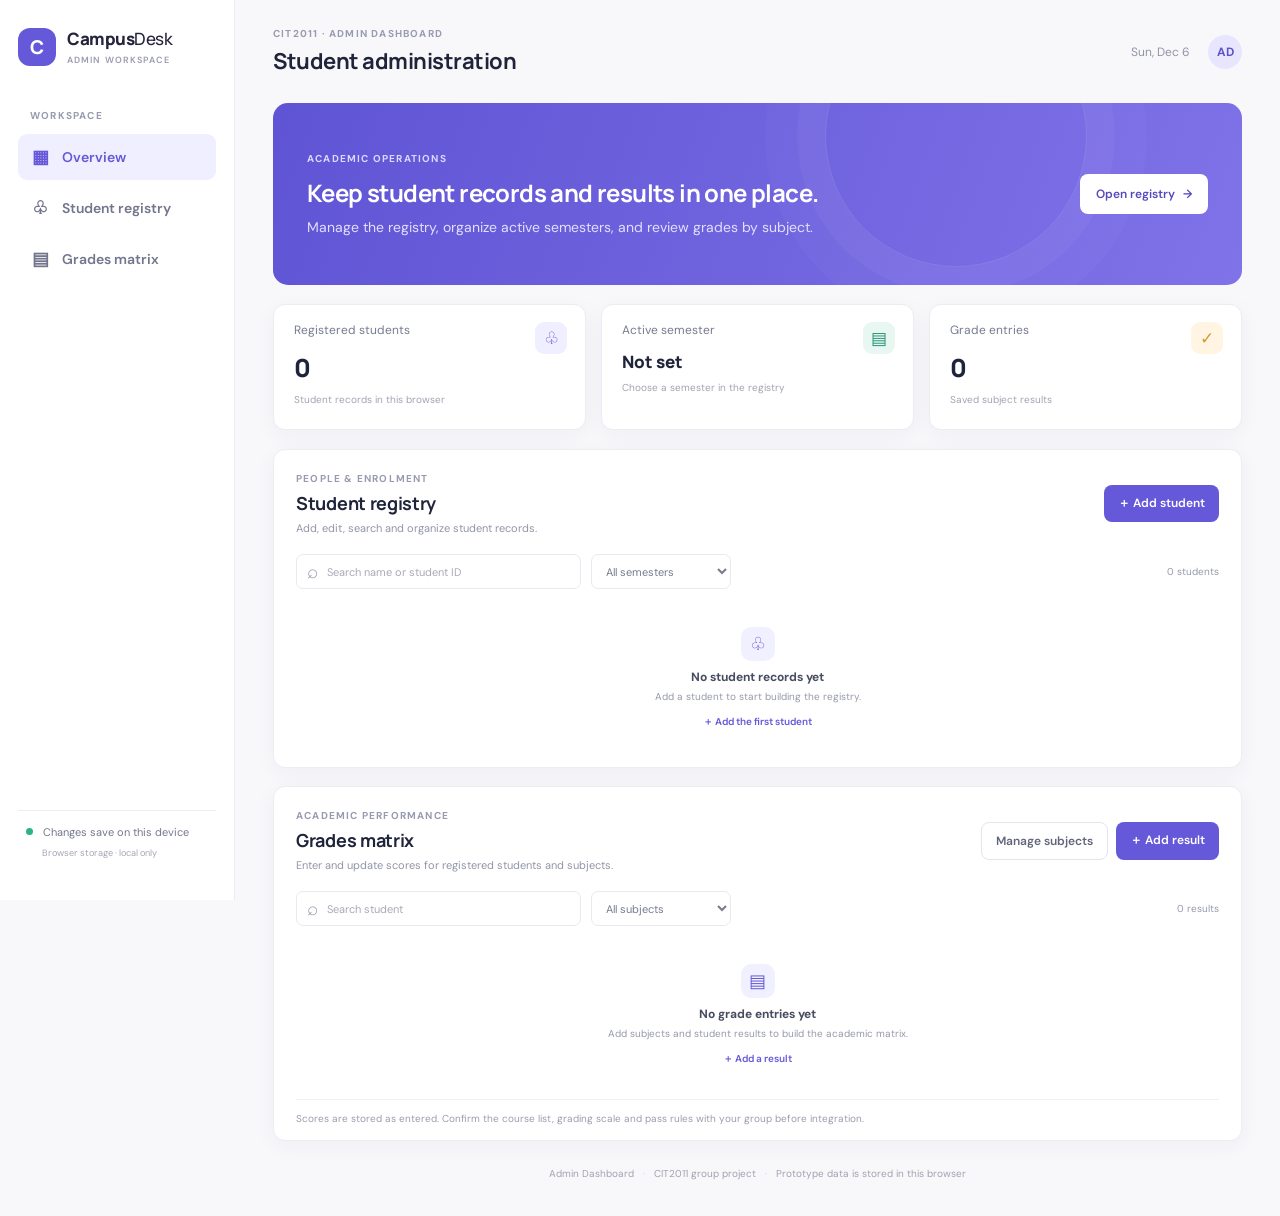
==== html/index.html @ 44886a45 "Add files via upload" ====
<!doctype html>
<html lang="en">
<head>
  <meta charset="utf-8">
  <meta name="viewport" content="width=device-width, initial-scale=1">
  <meta name="description" content="Student registry and academic grades dashboard">
  <title>Admin Dashboard | CIT2011</title>
  <link rel="stylesheet" href="styles.css">
  <script src="app.js" defer></script>
</head>
<body>
  <aside class="sidebar">
    <a class="brand" href="#overview" aria-label="Campus Desk home"><span class="brand-mark">C</span><span>Campus<span class="brand-light">Desk</span><small>ADMIN WORKSPACE</small></span></a>
    <p class="nav-label">WORKSPACE</p>
    <nav aria-label="Main navigation">
      <a class="nav-item active" href="#overview"><span>▦</span> Overview</a>
      <a class="nav-item" href="#students"><span>♧</span> Student registry</a>
      <a class="nav-item" href="#grades"><span>▤</span> Grades matrix</a>
    </nav>
    <div class="sidebar-bottom"><span class="status-dot"></span> Changes save on this device <small>Browser storage · local only</small></div>
  </aside>

  <main class="main-content" id="overview">
    <header class="topbar"><div><p class="eyebrow">CIT2011 · ADMIN DASHBOARD</p><h1>Student administration</h1></div><div class="top-actions"><span class="today" id="today"></span><span class="avatar">AD</span></div></header>
    <section class="welcome"><div><p class="eyebrow light">ACADEMIC OPERATIONS</p><h2>Keep student records and results in one place.</h2><p>Manage the registry, organize active semesters, and review grades by subject.</p></div><a class="button button-white" href="#students">Open registry <span>→</span></a></section>

    <section class="stats" aria-label="Registry summary">
      <article class="stat-card"><div class="stat-icon violet">♧</div><p>Registered students</p><strong id="student-count">0</strong><small>Student records in this browser</small></article>
      <article class="stat-card"><div class="stat-icon mint">▤</div><p>Active semester</p><strong class="stat-text" id="active-semester">Not set</strong><small>Choose a semester in the registry</small></article>
      <article class="stat-card"><div class="stat-icon gold">✓</div><p>Grade entries</p><strong id="grade-count">0</strong><small>Saved subject results</small></article>
    </section>

    <section class="panel" id="students">
      <div class="section-heading"><div><p class="eyebrow">PEOPLE & ENROLMENT</p><h2>Student registry</h2><p class="muted">Add, edit, search and organize student records.</p></div><button class="button button-primary" id="add-student">＋ Add student</button></div>
      <div class="toolbar"><label class="search"><span>⌕</span><input id="student-search" type="search" placeholder="Search name or student ID" aria-label="Search students"></label><label class="select-wrap"><span class="sr-only">Filter by semester</span><select id="semester-filter"><option value="">All semesters</option></select></label><span class="result-count" id="student-result-count">0 students</span></div>
      <div class="table-wrap"><table><thead><tr><th>STUDENT</th><th>STUDENT ID</th><th>EMAIL</th><th>ACTIVE SEMESTER</th><th>REGISTERED</th><th><span class="sr-only">Actions</span></th></tr></thead><tbody id="student-rows"></tbody></table><div class="empty-state" id="students-empty"><div class="empty-icon">♧</div><strong>No student records yet</strong><p>Add a student to start building the registry.</p><button class="text-button" id="empty-add">＋ Add the first student</button></div></div>
    </section>

    <section class="panel grades-panel" id="grades">
      <div class="section-heading"><div><p class="eyebrow">ACADEMIC PERFORMANCE</p><h2>Grades matrix</h2><p class="muted">Enter and update scores for registered students and subjects.</p></div><div class="heading-actions"><button class="button button-outline" id="manage-subjects">Manage subjects</button><button class="button button-primary" id="add-grade">＋ Add result</button></div></div>
      <div class="toolbar"><label class="search"><span>⌕</span><input id="grade-search" type="search" placeholder="Search student" aria-label="Search grades by student"></label><label class="select-wrap"><span class="sr-only">Filter grades by subject</span><select id="subject-filter"><option value="">All subjects</option></select></label><span class="result-count" id="grade-result-count">0 results</span></div>
      <div class="table-wrap"><table><thead><tr><th>STUDENT</th><th>STUDENT ID</th><th>SUBJECT</th><th>SEMESTER</th><th>SCORE</th><th>UPDATED</th><th><span class="sr-only">Actions</span></th></tr></thead><tbody id="grade-rows"></tbody></table><div class="empty-state" id="grades-empty"><div class="empty-icon">▤</div><strong>No grade entries yet</strong><p>Add subjects and student results to build the academic matrix.</p><button class="text-button" id="empty-grade">＋ Add a result</button></div></div>
      <p class="grade-note">Scores are stored as entered. Confirm the course list, grading scale and pass rules with your group before integration.</p>
    </section>
    <footer>Admin Dashboard <span>·</span> CIT2011 group project <span>·</span> Prototype data is stored in this browser</footer>
  </main>

  <dialog id="student-dialog"><form id="student-form" method="dialog"><div class="dialog-heading"><div><p class="eyebrow">STUDENT REGISTRY</p><h2 id="student-dialog-title">Add student</h2></div><button type="button" class="close-button" data-close aria-label="Close">×</button></div><input type="hidden" id="student-original-id"><label>Full name<input id="student-name" required maxlength="100" autocomplete="name" placeholder="Enter full name"></label><label>Student ID<input id="student-id" required maxlength="40" placeholder="Enter student ID"></label><label>Email address<input id="student-email" type="email" maxlength="120" autocomplete="email" placeholder="name@example.com"></label><label>Active semester<input id="student-semester" required maxlength="80" placeholder="Enter semester label"></label><div class="dialog-actions"><button type="button" class="button button-outline" data-close>Cancel</button><button class="button button-primary" type="submit">Save student</button></div></form></dialog>

  <dialog id="grade-dialog"><form id="grade-form" method="dialog"><div class="dialog-heading"><div><p class="eyebrow">ACADEMIC MATRIX</p><h2 id="grade-dialog-title">Add result</h2></div><button type="button" class="close-button" data-close aria-label="Close">×</button></div><input type="hidden" id="grade-original-key"><label>Student<select id="grade-student" required></select></label><label>Subject<select id="grade-subject" required></select></label><label>Semester<input id="grade-semester" required maxlength="80" placeholder="Enter semester label"></label><label>Score<input id="grade-score" required type="number" min="0" max="100" step="0.01" placeholder="0 to 100"><small class="field-hint">The score is recorded as a percentage. Confirm the official grading scale with your group.</small></label><div class="dialog-actions"><button type="button" class="button button-outline" data-close>Cancel</button><button class="button button-primary" type="submit">Save result</button></div></form></dialog>

  <dialog id="subjects-dialog"><form id="subject-form" method="dialog"><div class="dialog-heading"><div><p class="eyebrow">ACADEMIC MATRIX</p><h2>Manage subjects</h2></div><button type="button" class="close-button" data-close aria-label="Close">×</button></div><p class="muted">Enter the subject names agreed by your group. Names can be changed later.</p><div class="subject-input-row"><label class="grow">New subject<input id="subject-name" maxlength="100" placeholder="Enter subject name"></label><button class="button button-primary" type="submit">Add</button></div><ul id="subject-list" class="subject-list"></ul><div class="dialog-actions"><button type="button" class="button button-primary" data-close>Done</button></div></form></dialog>
  <div id="toast" class="toast" role="status" aria-live="polite"></div>
</body>
</html>
---- html/styles.css ----
@import url('https://fonts.googleapis.com/css2?family=DM+Sans:wght@400;500;600;700&family=Manrope:wght@400;500;600;700;800&display=swap');
:root{--ink:#20243a;--muted:#85899e;--line:#ececf2;--purple:#6558d9;--pale:#f7f7fb;--green:#188b70;--shadow:0 5px 22px rgba(37,37,64,.045)}*{box-sizing:border-box}html{scroll-behavior:smooth}body{margin:0;background:#f8f8fb;color:var(--ink);font:14px 'DM Sans',sans-serif}.sidebar{position:fixed;inset:0 auto 0 0;width:235px;background:#fff;border-right:1px solid var(--line);padding:27px 18px;display:flex;flex-direction:column;z-index:2}.brand{display:flex;align-items:center;gap:11px;color:#25243c;text-decoration:none;font:800 17px Manrope,sans-serif;letter-spacing:-.5px}.brand-mark{height:38px;width:38px;border-radius:12px;background:var(--purple);display:grid;place-items:center;color:#fff;font-size:19px}.brand-light{font-weight:500}.brand small{display:block;margin-top:4px;font:600 9px 'DM Sans',sans-serif;letter-spacing:1.1px;color:#999bb0}.nav-label,.eyebrow{font-size:10px;letter-spacing:1.2px;font-weight:700;color:#989bb0}.nav-label{margin:43px 0 12px 12px}.sidebar nav{display:grid;gap:5px}.nav-item{display:flex;align-items:center;gap:12px;text-decoration:none;color:#72758b;padding:11px 12px;border-radius:9px;font-weight:600}.nav-item span{font-size:18px;width:20px;text-align:center}.nav-item.active{background:#f0efff;color:var(--purple)}.sidebar-bottom{margin-top:auto;padding:14px 8px;color:#74788d;font-size:11px;border-top:1px solid var(--line)}.sidebar-bottom small{display:block;margin:8px 0 0 16px;color:#a4a6b5}.status-dot{display:inline-block;width:7px;height:7px;margin:0 7px 1px 0;background:#29b684;border-radius:50%}.main-content{max-width:1450px;margin-left:235px;padding:0 38px 28px}.topbar{height:103px;display:flex;justify-content:space-between;align-items:center}.topbar .eyebrow{margin:0 0 6px}.topbar h1{margin:0;font:700 22px Manrope,sans-serif;letter-spacing:-.5px}.top-actions{display:flex;align-items:center;gap:18px;color:#9093a7;font-size:12px}.avatar{width:34px;height:34px;border-radius:50%;background:#e8e5ff;color:#5e54c5;display:grid;place-items:center;font-weight:700}.welcome{min-height:182px;padding:29px 34px;border-radius:15px;background:linear-gradient(110deg,#5f54d4,#8072e8);color:#fff;display:flex;align-items:center;justify-content:space-between;overflow:hidden;position:relative}.welcome:after{content:'';position:absolute;width:260px;height:260px;border:1px solid rgba(255,255,255,.12);border-radius:50%;right:16%;top:-98px;box-shadow:0 0 0 28px rgba(255,255,255,.035),0 0 0 60px rgba(255,255,255,.025)}.welcome>*{z-index:1}.welcome .eyebrow{color:#dbd9ff;margin:0 0 11px}.welcome h2{font:700 24px Manrope,sans-serif;letter-spacing:-.6px;margin:0 0 9px;max-width:600px}.welcome p:not(.eyebrow){color:#e3e0ff;margin:0}.button{border:0;border-radius:8px;padding:10px 14px;font:600 12px 'DM Sans',sans-serif;cursor:pointer;display:inline-flex;align-items:center;justify-content:center;gap:8px;text-decoration:none;transition:transform .12s,background .12s}.button:hover{transform:translateY(-1px)}.button-primary{background:var(--purple);color:white}.button-primary:hover{background:#5548c8}.button-white{background:#fff;color:#5349bf;padding:12px 16px}.button-outline{color:#62657a;background:#fff;border:1px solid #e5e5ed}.button-outline:hover{background:#f8f8fc}.stats{display:grid;grid-template-columns:repeat(3,1fr);gap:15px;margin:19px 0}.stat-card{padding:17px 20px;background:#fff;border:1px solid var(--line);border-radius:12px;box-shadow:var(--shadow);position:relative;min-height:126px}.stat-icon{position:absolute;right:18px;top:17px;width:32px;height:32px;display:grid;place-items:center;border-radius:9px;font-size:17px}.violet{background:#f0efff;color:#6357d3}.mint{background:#e8f7f2;color:#229172}.gold{background:#fff5e2;color:#d49a32}.stat-card p{margin:0;color:#777b90;font-size:12px}.stat-card strong{display:block;margin:12px 0 4px;font:800 25px Manrope,sans-serif}.stat-card strong.stat-text{font-size:17px}.stat-card small{font-size:10px;color:#a1a3b1}.panel{background:#fff;border:1px solid var(--line);border-radius:12px;box-shadow:var(--shadow);padding:22px 22px 15px;margin:0 0 18px;scroll-margin-top:16px}.section-heading{display:flex;justify-content:space-between;align-items:center;gap:15px}.section-heading .eyebrow{margin:0 0 6px}.section-heading h2{font:700 18px Manrope,sans-serif;margin:0;letter-spacing:-.3px}.muted{color:#9295a7;font-size:11px;margin:6px 0 0}.heading-actions{display:flex;gap:8px}.toolbar{display:flex;align-items:center;gap:10px;margin:19px 0 12px}.search{height:35px;display:flex;align-items:center;gap:7px;border:1px solid #e9e9f0;border-radius:7px;padding:0 10px;color:#9a9cad;flex:1;max-width:285px}.search span{font-size:19px}.search input{width:100%;border:0;outline:0;font:11px 'DM Sans',sans-serif;color:var(--ink)}.search input::placeholder{color:#a8aab6}.select-wrap select{height:35px;padding:0 28px 0 10px;background:#fff;border:1px solid #e9e9f0;border-radius:7px;color:#777b8f;font:11px 'DM Sans',sans-serif;min-width:140px}.result-count{margin-left:auto;color:#9699aa;font-size:10px}.table-wrap{overflow-x:auto;position:relative;min-height:85px}table{width:100%;border-collapse:collapse;text-align:left;white-space:nowrap}th{background:#fafafd;font-size:9px;letter-spacing:.65px;color:#9699aa;font-weight:700;padding:10px 11px}th:first-child{border-radius:6px 0 0 6px}th:last-child{border-radius:0 6px 6px 0}td{padding:12px 11px;border-bottom:1px solid #f0f0f4;font-size:11px;color:#5c6074}tbody tr:last-child td{border-bottom:0}.student-cell{display:flex;align-items:center;gap:9px;font-weight:600;color:#34384d}.student-initial{width:29px;height:29px;border-radius:9px;background:#efedff;color:#6054cd;display:grid;place-items:center;font-size:10px;font-weight:700}.id-pill{padding:4px 7px;background:#f5f5f8;color:#666a7e;border-radius:5px;font-size:10px}.grade-pill{display:inline-block;min-width:49px;text-align:center;padding:5px 8px;border-radius:6px;color:#6358ce;background:#f0effe;font-weight:700}.row-actions{display:flex;gap:9px;justify-content:flex-end}.icon-button{border:0;background:none;color:#85889a;cursor:pointer;font:11px 'DM Sans',sans-serif;padding:4px}.icon-button:hover{color:var(--purple)}.icon-button.danger:hover{color:#ce5968}.empty-state{display:none;text-align:center;padding:26px 8px 22px;color:#9699aa}.empty-state.visible{display:block}.empty-icon{margin:0 auto 8px;width:34px;height:34px;border-radius:10px;background:#f1f0ff;color:#6559d7;display:grid;place-items:center;font-size:18px}.empty-state strong{display:block;color:#484c60;font-size:12px}.empty-state p{font-size:10px;margin:5px 0 8px}.text-button{border:0;background:none;color:var(--purple);font:600 10px 'DM Sans',sans-serif;cursor:pointer}.grades-panel{margin-top:17px}.grade-note{border-top:1px solid #f0f0f4;padding-top:12px;margin:10px 0 0;color:#9b9dad;font-size:10px}footer{text-align:center;padding:8px;color:#a0a2b0;font-size:10px}footer span{margin:0 6px;color:#cbcbd3}dialog{border:0;border-radius:14px;box-shadow:0 20px 70px #18172933;padding:0;width:min(430px,calc(100% - 28px));color:var(--ink)}dialog::backdrop{background:#16162966;backdrop-filter:blur(2px)}dialog form{padding:24px;display:grid;gap:13px}.dialog-heading{display:flex;justify-content:space-between;align-items:flex-start;margin-bottom:1px}.dialog-heading .eyebrow{margin:0 0 5px}.dialog-heading h2{font:700 18px Manrope,sans-serif;margin:0}.close-button{border:0;background:none;color:#9699aa;font-size:23px;cursor:pointer;line-height:1}.dialog-heading label,dialog label{font-size:11px;font-weight:600;color:#606479}dialog label{display:grid;gap:6px}dialog input,dialog select{border:1px solid #e6e6ee;border-radius:7px;height:38px;padding:0 10px;font:12px 'DM Sans',sans-serif;outline:none;background:#fff}dialog input:focus,dialog select:focus{border-color:#938ae8;box-shadow:0 0 0 3px #efedff}.dialog-actions{display:flex;justify-content:flex-end;gap:8px;margin-top:7px}.field-hint{font-size:10px;font-weight:400;color:#999cad}.subject-input-row{display:flex;align-items:end;gap:8px}.subject-list{list-style:none;padding:0;margin:0;max-height:240px;overflow:auto}.subject-list li{display:flex;justify-content:space-between;align-items:center;padding:10px 3px;border-bottom:1px solid #f0f0f4;font-size:12px}.subject-list .empty-subjects{color:#999cad;font-size:11px;text-align:center;padding:14px}.subject-list button{border:0;background:none;color:#a0a2b0;cursor:pointer}.subject-list button:hover{color:#ce5968}.grow{flex:1}.toast{position:fixed;bottom:22px;left:50%;transform:translate(-50%,15px);background:#28283c;color:#fff;padding:11px 16px;border-radius:8px;font-size:12px;opacity:0;pointer-events:none;transition:.2s;z-index:5;box-shadow:0 8px 30px #18172a33}.toast.show{opacity:1;transform:translate(-50%,0)}.sr-only{position:absolute;width:1px;height:1px;padding:0;margin:-1px;overflow:hidden;clip:rect(0,0,0,0);white-space:nowrap;border:0}
@media(max-width:900px){.sidebar{width:190px;padding-inline:13px}.main-content{margin-left:190px;padding-inline:23px}.welcome h2{font-size:21px}.stats{gap:10px}}@media(max-width:650px){.sidebar{position:static;width:auto;height:auto;padding:12px 16px;border-right:0;border-bottom:1px solid var(--line)}.brand small,.nav-label,.sidebar-bottom{display:none}.sidebar nav{display:flex;margin-top:14px;overflow-x:auto}.nav-item{white-space:nowrap;padding:8px 10px;font-size:11px}.main-content{margin:0;padding:0 13px 22px}.topbar{height:79px}.topbar h1{font-size:18px}.today{display:none}.welcome{padding:22px;align-items:flex-start;flex-direction:column;gap:18px}.welcome h2{font-size:19px}.welcome p:not(.eyebrow){font-size:12px;line-height:1.5}.stats{grid-template-columns:1fr;gap:9px}.stat-card{min-height:101px}.stat-card strong{margin:8px 0 3px}.panel{padding:17px 13px 12px}.section-heading{align-items:flex-start}.section-heading .button{padding:9px 10px}.section-heading h2{font-size:16px}.muted{font-size:10px}.heading-actions{flex-direction:column}.toolbar{flex-wrap:wrap}.search{max-width:none;flex-basis:100%}.select-wrap,.select-wrap select{flex:1;width:100%}.result-count{margin-left:0}table{min-width:700px}}
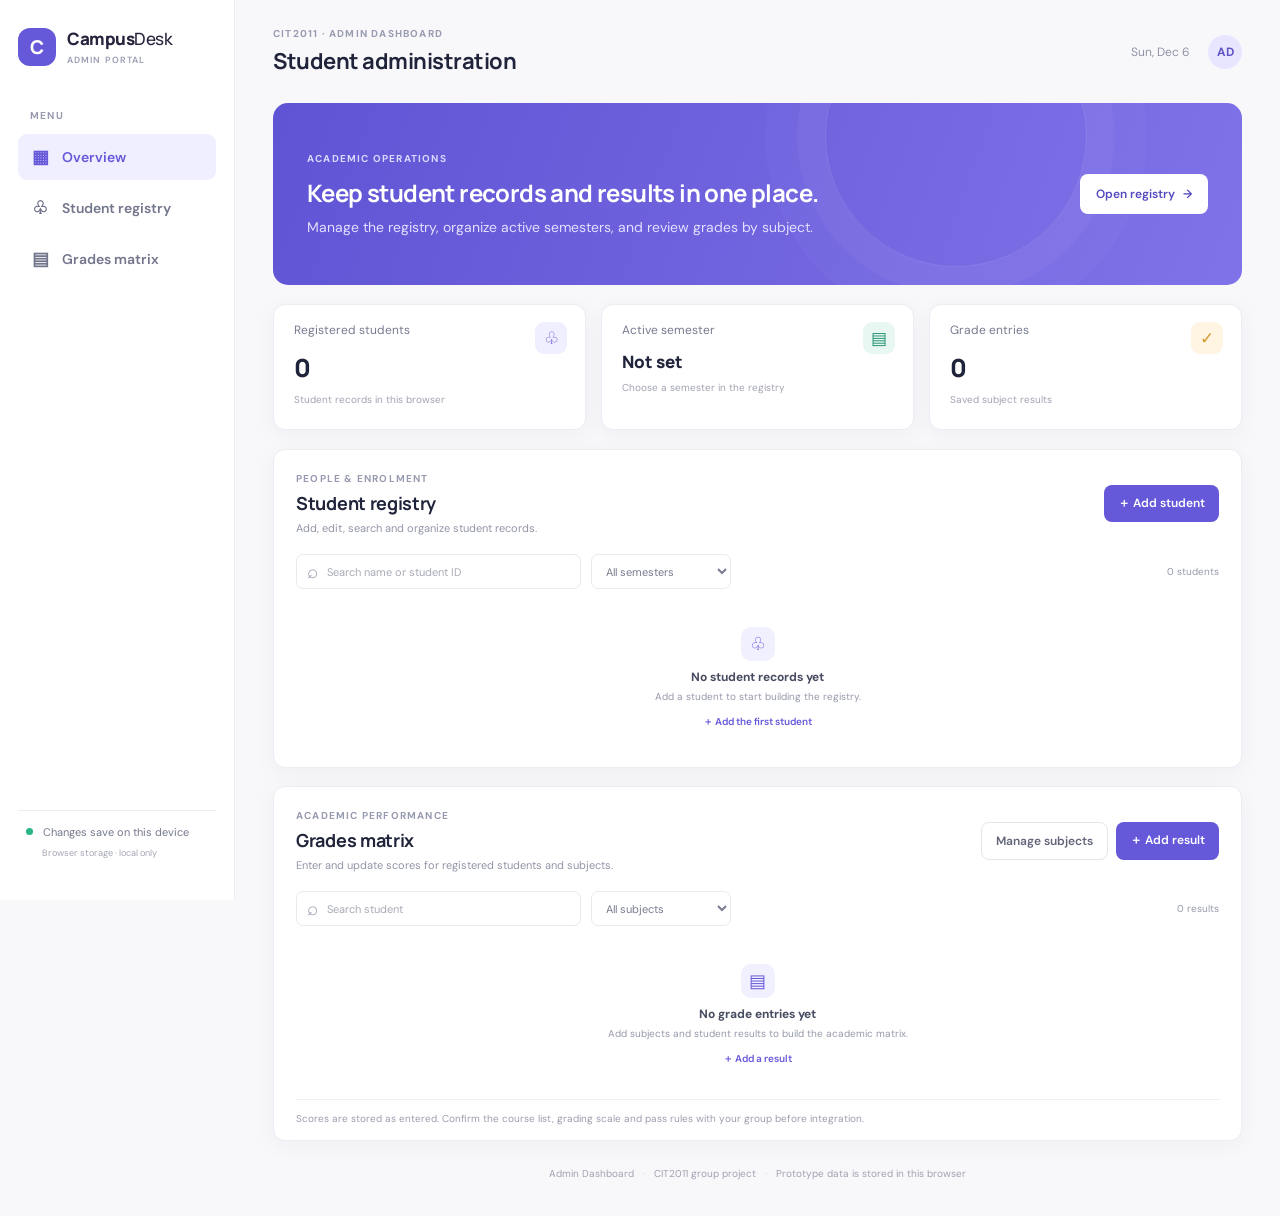
==== commit 7820b773: "Add files via upload" ====
--- a/html/index.html
+++ b/html/index.html
@@ -10,8 +10,8 @@
 </head>
 <body>
   <aside class="sidebar">
-    <a class="brand" href="#overview" aria-label="Campus Desk home"><span class="brand-mark">C</span><span>Campus<span class="brand-light">Desk</span><small>ADMIN WORKSPACE</small></span></a>
-    <p class="nav-label">WORKSPACE</p>
+    <a class="brand" href="#overview" aria-label="Campus Desk home"><span class="brand-mark">C</span><span>Campus<span class="brand-light">Desk</span><small>ADMIN PORTAL</small></span></a>
+    <p class="nav-label">MENU</p>
     <nav aria-label="Main navigation">
       <a class="nav-item active" href="#overview"><span>▦</span> Overview</a>
       <a class="nav-item" href="#students"><span>♧</span> Student registry</a>
